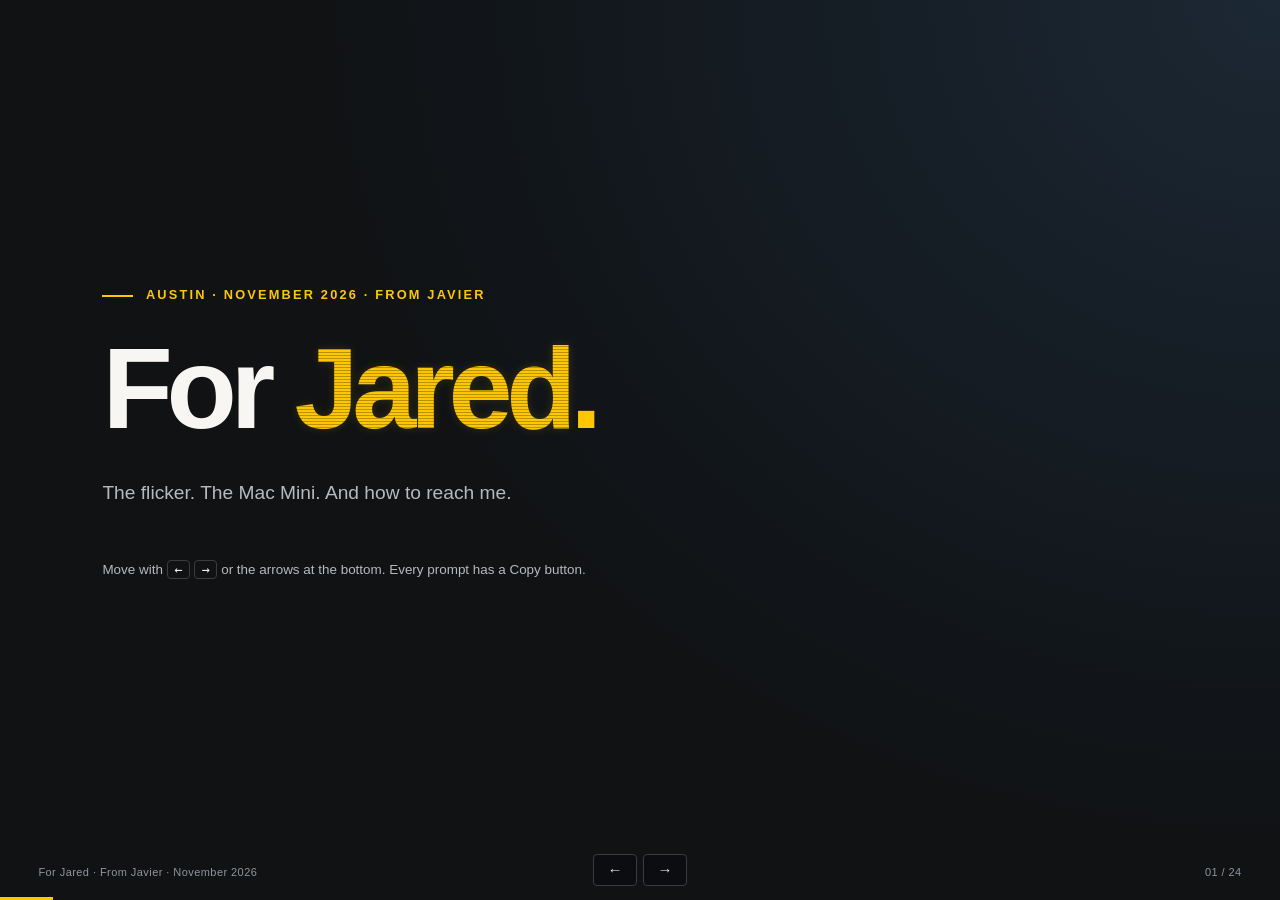
==== jared/index.html @ b1908794 "Jared deck: add the personal website and use links instead of a QR Co-Authored-By: Claude Fable 5.2 " ====
<!doctype html>
<html lang="en">
<head>
<meta charset="utf-8">
<meta name="viewport" content="width=device-width, initial-scale=1">
<title>For Jared · The flicker and the Mac Mini</title>
<style>
:root { --fondo:#101214; --papel:#f7f6f2; --suave:#b7babd; --linea:#3a3c3d; --acento:#ffc700; --cian:#63d9ef; --ease:cubic-bezier(.22,1,.36,1); --sans:'Helvetica Neue',Helvetica,Arial,sans-serif; --mono:'SF Mono',Menlo,Monaco,Consolas,monospace; }
* { box-sizing:border-box; margin:0; padding:0; }
html,body { height:100%; }
body { font-family:var(--sans); background:var(--fondo); color:var(--papel); overflow:hidden; -webkit-font-smoothing:antialiased; }
.slide { position:fixed; inset:0; display:none; flex-direction:column; justify-content:center; padding:7vh 8vw 11vh; overflow:auto; background:radial-gradient(ellipse 100% 125% at 100% 0%,#1c2834,#151d25 35%,var(--fondo) 75%); }
.slide.on { display:flex; animation:stage-in .6s var(--ease) both; }
@keyframes stage-in { from { opacity:0; transform:translateY(14px); } to { opacity:1; transform:none; } }
.inner { width:100%; max-width:1320px; }
.kicker { color:var(--acento); font-size:clamp(12px,1vw,16px); letter-spacing:.17em; font-weight:650; text-transform:uppercase; margin-bottom:3vh; }
.kicker::before { content:''; display:inline-block; width:2.4em; height:2px; background:currentColor; margin-right:1em; vertical-align:middle; }
.gigante { font-size:clamp(40px,6.6vw,110px); font-weight:600; line-height:1.03; letter-spacing:-.055em; text-wrap:balance; }
.statement { font-size:clamp(28px,3.7vw,60px); font-weight:500; line-height:1.12; letter-spacing:-.04em; text-wrap:balance; }
.gigante strong,.statement strong { color:var(--acento); font-weight:inherit; }
.sub { color:var(--suave); font-size:clamp(16px,1.5vw,24px); line-height:1.5; margin-top:3.5vh; max-width:1050px; }
.sub strong { color:var(--papel); font-weight:600; }
.step { transition:opacity .55s var(--ease),transform .65s var(--ease); transform:translateY(20px); opacity:0; visibility:hidden; }
.step.on { transform:none; opacity:1; visibility:visible; }

/* Chapter slides */
.slide.chapter { background:var(--acento); color:#111; }
.slide.chapter .kicker { color:#111; }
.slide.chapter .sub { color:#2a2a2a; }
.slide.chapter .gigante strong { color:#111; font-weight:400; }

/* Cover */
.cover .gigante { font-size:clamp(54px,9vw,150px); }
.hint { margin-top:6vh; color:var(--suave); font-size:clamp(13px,1.05vw,17px); }
.hint kbd { font-family:var(--mono); border:1px solid var(--linea); border-radius:4px; padding:.1em .5em; color:var(--papel); }

/* The CRT flicker: scanlines, colour separation and rare signal tears. */
.crt-accent { --crt-color:#ffc700; --crt-stripe:#bc9100; position:relative; display:inline-block; white-space:nowrap; padding-inline-end:.12em; margin-inline-end:-.12em; color:var(--crt-color); -webkit-text-fill-color:transparent; background:repeating-linear-gradient(0deg,var(--crt-color) 0,var(--crt-color) 2px,var(--crt-stripe) 2px,var(--crt-stripe) 3px); -webkit-background-clip:text; background-clip:text; filter:drop-shadow(0 0 5px #ffc70025); }
.crt-accent::before,.crt-accent::after { content:attr(data-text); position:absolute; inset:0; pointer-events:none; opacity:0; background:none; -webkit-text-fill-color:currentColor; }
.crt-accent::before { color:#32f9f1; text-shadow:2px 0 #32f9f180; }
.crt-accent::after { color:#ff3b9d; text-shadow:-2px 0 #ff3b9d80; }
.slide.on .crt-accent { animation:crt-signal 8.6s steps(1,end) .8s infinite,crt-scan 6.7s linear infinite; }
.slide.on .crt-accent::before { animation:crt-tear-cyan 5.9s steps(1,end) .9s infinite; }
.slide.on .crt-accent::after { animation:crt-tear-magenta 7.7s steps(1,end) 1.05s infinite; }
.slide.on .crt-accent.fast { animation-duration:2.6s,6.7s; }
.slide.on .crt-accent.fast::before { animation-duration:1.9s; }
.slide.on .crt-accent.fast::after { animation-duration:2.3s; }
@keyframes crt-scan { to { background-position:0 12px; } }
@keyframes crt-signal { 0%,5.5%,19%,100% { transform:none; filter:drop-shadow(0 0 5px #ffc70025); } 1% { transform:translateX(.012em) skewX(-2deg); filter:brightness(1.25) drop-shadow(0 0 7px #ffc70055); } 2.4% { transform:translateX(-.01em) skewX(1deg); filter:brightness(.8); } 3.5% { transform:none; filter:brightness(1.15); } 17.5% { transform:skewX(-1deg); filter:brightness(1.2); } }
@keyframes crt-tear-cyan { 0%,7%,100% { opacity:0; transform:none; clip-path:inset(0); } 1% { opacity:.85; transform:translateX(-.045em); clip-path:inset(15% 0 62% 0); } 3% { opacity:.7; transform:translateX(.035em); clip-path:inset(63% 0 17% 0); } 5% { opacity:.5; transform:translateX(-.02em); clip-path:inset(38% 0 49% 0); } }
@keyframes crt-tear-magenta { 0%,6%,100% { opacity:0; transform:none; clip-path:inset(0); } 1% { opacity:.8; transform:translateX(.045em); clip-path:inset(58% 0 18% 0); } 2.8% { opacity:.65; transform:translateX(-.03em); clip-path:inset(23% 0 62% 0); } 4.5% { opacity:.4; transform:translateX(.02em); clip-path:inset(76% 0 10% 0); } }
.chapter .crt-accent { --crt-color:#111; --crt-stripe:#5b4700; filter:none; }
.toggle { margin-top:4vh; display:inline-flex; gap:.8em; align-items:center; font:500 clamp(14px,1.15vw,18px) var(--sans); color:var(--papel); background:none; border:1px solid var(--linea); padding:.7em 1.1em; cursor:pointer; }
.toggle:hover { border-color:var(--acento); color:var(--acento); }

/* Cards and lists */
.cards { display:grid; grid-template-columns:repeat(3,1fr); gap:2.4vw; margin-top:5vh; }
.card { border-top:2px solid var(--acento); padding-top:2.2vh; }
.card b { display:block; font-size:clamp(22px,2.3vw,36px); font-weight:600; letter-spacing:-.03em; margin-bottom:1.2vh; }
.card p { color:var(--suave); font-size:clamp(15px,1.35vw,21px); line-height:1.45; }
.card .tag { font:650 clamp(11px,.9vw,14px) var(--sans); letter-spacing:.16em; color:var(--acento); margin-bottom:1vh; display:block; }
.lista { list-style:none; margin-top:4vh; border-top:1px solid var(--linea); }
.lista li { display:grid; grid-template-columns:4.2em 1fr; gap:1.4vw; align-items:baseline; padding:1.7vh 0; border-bottom:1px solid var(--linea); font-size:clamp(18px,1.95vw,31px); line-height:1.25; }
.lista .n { color:var(--acento); font-size:.62em; font-weight:650; letter-spacing:.12em; }
.lista small { display:block; color:var(--suave); font-size:.66em; margin-top:.5vh; line-height:1.4; }
.lista code,.sub code,.card code { font-family:var(--mono); font-size:.86em; background:#ffffff14; padding:.08em .4em; border-radius:4px; color:var(--papel); }
.note { margin-top:3vh; color:var(--suave); font-size:clamp(13px,1.05vw,17px); line-height:1.5; border-left:2px solid var(--linea); padding-left:1em; max-width:1000px; }

/* Prompt blocks */
.prompt-wrap { position:relative; margin-top:3.5vh; }
.prompt { font:400 clamp(12.5px,1.08vw,17.5px)/1.55 var(--mono); color:#e9e6dc; background:#0b0d0f; border:1px solid var(--linea); border-left:3px solid var(--acento); padding:2.6vh 2vw; white-space:pre-wrap; max-height:56vh; overflow:auto; user-select:text; }
.copy { position:absolute; right:14px; top:14px; font:650 12px var(--sans); letter-spacing:.12em; text-transform:uppercase; background:var(--acento); color:#111; border:0; padding:9px 13px; cursor:pointer; }
.copy.ok { background:#4fd18c; }

/* Camera demo */
.cam-window { position:relative; margin-top:3vh; height:50vh; overflow:hidden; border:1px solid var(--linea); background:#0b0d0f; }
.cam-world { position:absolute; inset:0; transform-origin:0 0; transition:transform 1.5s cubic-bezier(.22,.8,.24,1); }
.isla { position:absolute; width:30%; transform:translate(-50%,-50%); text-align:center; }
.isla .dot { width:5vw; height:5vw; max-width:86px; max-height:86px; margin:0 auto 1vh; border-radius:50%; border:2px solid var(--acento); display:grid; place-items:center; font:650 clamp(14px,1.5vw,24px) var(--sans); color:var(--acento); }
.isla h3 { font-size:clamp(13px,1.35vw,22px); font-weight:600; letter-spacing:-.02em; }
.isla p { font-size:clamp(5px,.6vw,10px); color:var(--suave); line-height:1.4; margin-top:.5vh; }
.cam-world svg { position:absolute; inset:0; width:100%; height:100%; }
.cam-caption { margin-top:2vh; min-height:3.2em; color:var(--suave); font-size:clamp(15px,1.4vw,22px); position:relative; }
.cam-caption .step { position:absolute; left:0; top:0; }
.cam-caption .step.on:not(.current) { opacity:0; visibility:hidden; }
.cam-caption b { color:var(--papel); }

/* Draggable chart */
.drag-grid { display:grid; grid-template-columns:1.55fr 1fr; gap:3vw; margin-top:3vh; align-items:center; }
#chart { width:100%; height:auto; background:#0b0d0f; border:1px solid var(--linea); touch-action:none; cursor:ew-resize; display:block; }
.readout { font-size:clamp(15px,1.35vw,21px); color:var(--suave); }
.readout .row { display:grid; grid-template-columns:1fr auto; gap:1em; padding:1.3vh 0; border-bottom:1px solid var(--linea); }
.readout b { color:var(--papel); font-variant-numeric:tabular-nums; }
.verdict { margin-top:2.5vh; font-size:clamp(34px,4.4vw,72px); font-weight:650; letter-spacing:-.05em; line-height:1; }
.verdict.win { color:#4fd18c; } .verdict.lose { color:#ff6a4d; }

/* Diagram */
.flow { display:grid; grid-template-columns:1fr auto 1fr auto 1fr; gap:1.6vw; align-items:center; margin-top:5vh; }
.node { border:1px solid var(--linea); padding:2.6vh 1.4vw; text-align:center; background:#0b0d0f; }
.node b { display:block; font-size:clamp(18px,1.9vw,30px); letter-spacing:-.03em; }
.node span { display:block; color:var(--suave); font-size:clamp(13px,1.1vw,17px); margin-top:.8vh; line-height:1.4; }
.node.hot { border-color:var(--acento); }
.arrow { color:var(--acento); font-size:clamp(22px,2.4vw,38px); }

/* Contact */
.slide.contact { color:#FDF6E3; background:radial-gradient(circle at 78% 26%,rgba(255,140,60,.5),transparent 38%),radial-gradient(circle at 20% 82%,rgba(220,60,80,.4),transparent 36%),linear-gradient(135deg,#120805 0%,#2d1410 45%,#4a1d1a 100%); }
.contact .kicker { color:#F2B872; }
.contact-grid { display:grid; grid-template-columns:1fr; }
.contact .gigante strong { color:#FFB347; }
.contact-lines { margin-top:4.5vh; font-size:clamp(18px,1.9vw,30px); line-height:1.7; }
.contact-lines a { color:#FDF6E3; text-decoration:none; border-bottom:1px solid rgba(255,179,71,.6); }
.contact-lines span { color:rgba(253,246,227,.6); font-size:.62em; letter-spacing:.14em; text-transform:uppercase; display:inline-block; width:8.5em; }
.contact-hint { margin-top:1.2vh; max-width:34em; color:rgba(253,246,227,.72); font-size:.58em; line-height:1.5; }
.contact-hint b { color:#FFB347; }
.sentinel-title { display:block; width:min(34vw,520px); height:auto; margin-top:5vh; filter:brightness(0) invert(1); }
.qr { background:#FFF4E0; padding:1.6vh; border-radius:1.4vh; text-align:center; box-shadow:0 2vh 6vh rgba(0,0,0,.45); }
.qr img { display:block; width:30vh; height:30vh; image-rendering:pixelated; }
.qr span { display:block; margin-top:1.2vh; color:#4a1d1a; font:700 clamp(11px,.95vw,15px) var(--sans); letter-spacing:.2em; text-transform:uppercase; }

/* Dense instruction slides: more lines, smaller type. */
.dense .kicker { margin-bottom:2vh; }
.dense .statement { font-size:clamp(23px,2.5vw,40px); }
.dense .lista { margin-top:2.4vh; }
.dense .lista li { font-size:clamp(16px,1.5vw,24px); padding:1vh 0; }
.dense .lista small { font-size:.72em; margin-top:.3vh; }
.dense .note,.dense .sub { margin-top:2vh; font-size:clamp(13px,1.1vw,18px); }

/* Chrome */
#barra { position:fixed; left:0; bottom:0; height:3px; background:var(--acento); width:0; transition:width .3s ease; z-index:9; }
#pag { position:fixed; right:3vw; bottom:2.4vh; font-size:11px; letter-spacing:.04em; color:#8f969c; z-index:9; font-variant-numeric:tabular-nums; }
.pie { position:fixed; left:3vw; bottom:2.4vh; font-size:11px; letter-spacing:.04em; color:#8f969c; z-index:9; }
.nav { position:fixed; left:50%; bottom:1.6vh; transform:translateX(-50%); z-index:10; display:flex; gap:6px; }
.nav button { background:#0b0d0fcc; color:#ddd; border:1px solid var(--linea); border-radius:4px; font:500 15px var(--sans); width:44px; height:32px; cursor:pointer; }
.nav button:hover { color:var(--acento); border-color:var(--acento); }
body.light-chrome #pag,body.light-chrome .pie { color:#5b4700; }

@media (max-width:820px) {
  .slide { padding:6vh 6vw 12vh; justify-content:flex-start; }
  .cards,.drag-grid,.contact-grid { grid-template-columns:1fr; }
  .flow { grid-template-columns:1fr; } .arrow { transform:rotate(90deg); justify-self:center; }
  .lista li { grid-template-columns:3.2em 1fr; }
  .prompt { max-height:none; }
}
@media (prefers-reduced-motion:reduce) {
  .crt-accent { background:none; -webkit-text-fill-color:currentColor; filter:none; animation:none!important; }
  .crt-accent::before,.crt-accent::after { animation:none!important; }
  .step,.cam-world { transition:none; }
}
</style>
</head>
<body>

<section class="slide cover"><div class="inner">
  <div class="kicker">Austin · November 2026 · From Javier</div>
  <div class="gigante">For <strong><span class="crt-accent" data-text="Jared">Jared</span>.</strong></div>
  <div class="sub">The flicker. The Mac Mini. And how to reach me.</div>
  <div class="hint">Move with <kbd>←</kbd> <kbd>→</kbd> or the arrows at the bottom. Every prompt has a Copy button.</div>
</div></section>

<section class="slide steps"><div class="inner">
  <div class="kicker">What is in here</div>
  <div class="statement">You asked me for two things.<br><strong>Here are three.</strong></div>
  <ul class="lista">
    <li class="step"><span class="n">ONE</span><div>The flicker, and two more tricks from the Austin deck.<small>Each one works live on its slide, with the prompt that builds it.</small></div></li>
    <li class="step"><span class="n">TWO</span><div>Your Mac Mini at home, taking tasks from your phone.<small>A step-by-step setup. About thirty minutes.</small></div></li>
    <li class="step"><span class="n">THREE</span><div>How to stay in touch.</div></li>
  </ul>
</div></section>

<!-- PART ONE -->
<section class="slide chapter"><div class="inner">
  <div class="kicker">Part one</div>
  <div class="gigante">The <strong>flicker.</strong></div>
  <div class="sub">And the other two things people asked about after the session.</div>
</div></section>

<section class="slide"><div class="inner">
  <div class="kicker">Trick 1 · Live on this slide</div>
  <div class="gigante">Things are gonna get <strong><span class="crt-accent" id="demo-crt" data-text="weird">weird</span>.</strong></div>
  <div class="sub">No video. No plugin. No JavaScript. <strong>About forty lines of CSS.</strong> In the room it fires every six to nine seconds, so people are never sure they saw it.</div>
  <button type="button" class="toggle" id="crt-speed">Make it glitch more often</button>
</div></section>

<section class="slide steps"><div class="inner">
  <div class="kicker">Trick 1 · How it works</div>
  <div class="statement">Three layers on <strong>one word.</strong></div>
  <div class="cards">
    <div class="card step"><span class="tag">LAYER 1</span><b>Scanlines</b><p>The word is filled with thin horizontal stripes that drift slowly down, like an old monitor.</p></div>
    <div class="card step"><span class="tag">LAYER 2</span><b>Two ghosts</b><p>Two hidden copies of the word sit on top: one cyan, one magenta. Almost always invisible.</p></div>
    <div class="card step"><span class="tag">LAYER 3</span><b>Rare glitches</b><p>For a tenth of a second, thin slices of the ghosts jump sideways. Three timers that never line up.</p></div>
  </div>
  <div class="sub step">The rule that makes it work on stage: <strong>one word per slide, a few slides per talk.</strong> Use it on every slide and it becomes noise.</div>
</div></section>

<section class="slide"><div class="inner">
  <div class="kicker">Trick 1 · The prompt</div>
  <div class="statement">Paste this into Claude, <strong>with your slide.</strong></div>
  <div class="prompt-wrap"><button type="button" class="copy">Copy</button><pre class="prompt">Add a "CRT flicker" accent to the highlighted word in my slide headline. Pure CSS, no libraries, no JavaScript.

1. Wrap the word like this: &lt;span class="crt-accent" data-text="WORD"&gt;WORD&lt;/span&gt;
2. Scanlines: fill the text with a repeating horizontal gradient (2px of the accent colour, 1px of a darker shade), clipped to the letters, drifting slowly downwards.
3. Ghosts: add two copies of the word with ::before and ::after, using content: attr(data-text). One cyan, one magenta. They are invisible almost all the time.
4. Glitches: every 6 to 9 seconds, for about a tenth of a second, show thin horizontal slices of each ghost shifted sideways by a few hundredths of an em. Use clip-path: inset() and steps() timing. At the same moment, nudge the main word with a tiny skew and a brightness change.
5. Give the three animations different durations so the glitches never repeat in sync.
6. It must stay readable from the back of a room: the word never disappears and never moves more than 0.05em.
7. If the viewer has "reduce motion" turned on, show the plain coloured word.

Show me the result as one HTML file, on a dark background, with this headline: "Things are gonna get weird."</pre></div>
</div></section>

<section class="slide steps cam"><div class="inner">
  <div class="kicker">Trick 2 · Live on this slide</div>
  <div class="statement">Move the camera, <strong>not the slide.</strong></div>
  <div class="cam-window"><div class="cam-world" id="cam-world">
    <svg viewBox="0 0 1000 400" preserveAspectRatio="none" aria-hidden="true"><path d="M180 250 C 330 60, 420 60, 500 150 S 700 330, 820 190" fill="none" stroke="#ffc70055" stroke-width="2" stroke-dasharray="6 8"/></svg>
    <div class="isla" style="left:18%;top:62%"><div class="dot">90</div><h3>Ninety days</h3><p>A proof for a Millennium problem. Four frontier models in four weeks. Excavators with an empty cab.</p></div>
    <div class="isla" style="left:50%;top:38%"><div class="dot">4</div><h3>Four demos</h3><p>One real tender. A 408-page contract. An agent with a browser. One message in four languages.</p></div>
    <div class="isla" style="left:82%;top:48%"><div class="dot">7</div><h3>Seven shifts</h3><p>From doing to enabling. From headcount to capacity. From the long plan to short cycles.</p></div>
  </div></div>
  <div class="cam-caption">
    <div class="step on current" data-cam="0.5,0.5,1">The whole talk on one canvas. <b>Press → and watch what moves.</b></div>
    <div class="step" data-cam="0.18,0.62,2.3"><b>Ninety days.</b> The small print was there all along; the camera just got closer.</div>
    <div class="step" data-cam="0.5,0.38,2.3"><b>Four demos.</b> The audience keeps a map of where they are.</div>
    <div class="step" data-cam="0.82,0.48,2.3"><b>Seven shifts.</b> Same canvas, third stop.</div>
    <div class="step" data-cam="0.5,0.5,1">And back out. <b>This is the Prezi effect, without Prezi.</b></div>
  </div>
</div></section>

<section class="slide"><div class="inner">
  <div class="kicker">Trick 2 · The prompt</div>
  <div class="statement">A guided tour over <strong>one big picture.</strong></div>
  <div class="prompt-wrap"><button type="button" class="copy">Copy</button><pre class="prompt">Build one slide that works as a guided camera tour over a single large picture, like Prezi. One HTML file, no libraries.

- The picture is one wide canvas (I will give you the content: a diagram, a map, a timeline or a photo).
- The slide shows the canvas inside a window. Each press of the right arrow moves a "camera": it pans and zooms smoothly (about 1.5 seconds, ease-out) to the next stop. The left arrow goes back one stop.
- Define the stops as a simple list I can edit: centre x, centre y, zoom level, and a one-line caption shown under the window.
- First stop: the whole canvas. Last stop: the whole canvas again.
- Small details should be too small to read in the overview and comfortable to read at their stop.
- Never zoom so far that text looks blurred; use real text or vector shapes, not a low-resolution image.
- If the viewer has "reduce motion" turned on, jump between stops without animation.

Content for the canvas: [describe it here, or attach the image].
Stops: [list the 3 to 6 things you want to visit, in order].</pre></div>
</div></section>

<section class="slide"><div class="inner">
  <div class="kicker">Trick 3 · Live on this slide · Drag the yellow dot</div>
  <div class="statement">Let the room <strong>move the number.</strong></div>
  <div class="drag-grid">
    <svg id="chart" viewBox="0 0 1000 440" role="img" aria-label="Interactive chart: drag our price to see the tender score change"></svg>
    <div class="readout">
      <div class="row"><span>Our price</span><b id="r-price"></b></div>
      <div class="row"><span>Our total score</span><b id="r-ours"></b></div>
      <div class="row"><span>Competitor score</span><b id="r-theirs"></b></div>
      <div class="verdict" id="r-verdict"></div>
      <div class="note">The real scoring rule of the Texas tender from the demos: price is worth 70 points, technical 30. The competitor's numbers are an assumption.</div>
    </div>
  </div>
</div></section>

<section class="slide"><div class="inner">
  <div class="kicker">Trick 3 · The prompt</div>
  <div class="statement">A chart people can <strong>touch.</strong></div>
  <div class="prompt-wrap"><button type="button" class="copy">Copy</button><pre class="prompt">Build one slide with an interactive chart that I can operate live with the mouse while I talk. One HTML file, no libraries, drawn in SVG.

- The chart shows one curve: [what goes on the vertical axis] as a function of [what goes on the horizontal axis].
- The formula is: [write the rule in plain words, with the numbers].
- There is one large dot on the curve that I can drag left and right with the mouse or a finger. The dot follows the curve.
- Next to the chart, show three numbers that update as I drag, and one big verdict word that changes colour when the result flips (for example WIN in green, LOSE in red).
- Draw a dashed reference line for the value I am comparing against, with a short label.
- Everything must be readable from the back of a room: large labels, few gridlines, no legend box.
- Start with the dot at a position where the verdict is positive, close to the point where it flips, so one small drag changes the answer.

Tell me which numbers you assumed, so I can check them before I present.</pre></div>
</div></section>

<section class="slide steps"><div class="inner">
  <div class="kicker">The recipe behind all three</div>
  <div class="statement">How I build a deck <strong>with Claude.</strong></div>
  <ul class="lista">
    <li class="step"><span class="n">01</span><div>One idea per slide. Never more than two sizes of text.</div></li>
    <li class="step"><span class="n">02</span><div>Nothing appears until I click. I decide the rhythm.</div></li>
    <li class="step"><span class="n">03</span><div>One signature effect per talk, used a handful of times.</div></li>
    <li class="step"><span class="n">04</span><div>Real evidence on screen: the actual headline, the actual document.</div></li>
    <li class="step"><span class="n">05</span><div>It is a web page. It opens in any browser and I can change it at 6 a.m.</div></li>
  </ul>
</div></section>

<section class="slide"><div class="inner">
  <div class="kicker">Start here</div>
  <div class="statement">The prompt for <strong>a whole deck.</strong></div>
  <div class="prompt-wrap"><button type="button" class="copy">Copy</button><pre class="prompt">Build me a presentation as a single HTML file that I will show full screen from a browser. No libraries, no internet needed.

Talk: [title, audience, length in minutes, the one thing they should remember].
Look: dark background, one accent colour ([colour]), large clean sans-serif type. One idea per slide.

How it must behave:
- Right arrow moves forward, left arrow goes back. A thin progress bar at the bottom.
- On slides with several points, each press reveals the next one. Nothing is on screen before I say it.
- Chapter slides use the accent colour as the background.
- Every slide must fit a 16:9 projector without scrolling and be readable from the back of the room.
- Adding "#12" to the address jumps to slide 12.

Three special effects, used sparingly:
1. A "CRT flicker" on one key word in about five slides.
2. One slide that is a camera tour over a large picture, Prezi style.
3. One slide with a chart I can drag live.

Work with me in this order: first propose the outline as a list of slide headlines and wait for my comments. Then build it. Then tell me what you did not verify.

My material: [paste your notes, or attach your old slides].</pre></div>
  <div class="note">Tip: ask for the outline first. Fixing a headline in a list takes ten seconds; fixing it in a finished deck takes ten minutes.</div>
</div></section>

<!-- PART TWO -->
<section class="slide chapter"><div class="inner">
  <div class="kicker">Part two</div>
  <div class="gigante">A Mac Mini that works <strong>while you are out.</strong></div>
  <div class="sub">You send the task from your phone. The Mac at home does the work. You approve from wherever you are.</div>
</div></section>

<section class="slide steps"><div class="inner">
  <div class="kicker">The idea in one picture</div>
  <div class="statement">The feature is called <strong>Remote Control.</strong></div>
  <div class="flow">
    <div class="node step"><b>Your phone</b><span>The Claude app.<br>You type the task and approve the steps.</span></div>
    <div class="arrow step">→</div>
    <div class="node step"><b>Claude</b><span>Relays the conversation.<br>Same account on both sides.</span></div>
    <div class="arrow step">→</div>
    <div class="node hot step"><b>Mac Mini at home</b><span>Does the work, with your files<br>and your apps.</span></div>
  </div>
  <div class="sub step">The Mac only makes outgoing connections. <strong>You do not open any port on your home router</strong>, and nobody can reach the Mac from outside.</div>
</div></section>

<section class="slide steps dense"><div class="inner">
  <div class="kicker">Before you start</div>
  <div class="statement">What you <strong>need.</strong></div>
  <ul class="lista">
    <li class="step"><span class="n">PLAN</span><div>A paid Claude plan: Pro, Max, Team or Enterprise.<small>On Team and Enterprise, an administrator has to switch Remote Control on first.</small></div></li>
    <li class="step"><span class="n">MAC</span><div>The Claude desktop app on the Mac Mini.</div></li>
    <li class="step"><span class="n">PHONE</span><div>The Claude app on your iPhone or Android phone.</div></li>
    <li class="step"><span class="n">ACCOUNT</span><div>The same Claude account on both.</div></li>
  </ul>
</div></section>

<section class="slide steps dense"><div class="inner">
  <div class="kicker">Step 1 of 4 · On the Mac Mini</div>
  <div class="statement">Make sure it <strong>never sleeps.</strong></div>
  <ul class="lista">
    <li class="step"><span class="n">1.1</span><div>Open System Settings and go to Energy.<small>Turn on the option that stops the Mac sleeping when the display is off. The wording varies by macOS version.</small></div></li>
    <li class="step"><span class="n">1.2</span><div>In the same place, turn on "Start up automatically after a power failure".<small>After a power cut, the Mac comes back on its own.</small></div></li>
    <li class="step"><span class="n">1.3</span><div>Create one folder for Claude's work, for example <code>Documents/Claude</code>.<small>Claude works inside this folder, not in your whole home folder.</small></div></li>
  </ul>
</div></section>

<section class="slide steps dense"><div class="inner">
  <div class="kicker">Step 2 of 4 · On the Mac Mini</div>
  <div class="statement">Install Claude and <strong>sign in.</strong></div>
  <ul class="lista">
    <li class="step"><span class="n">2.1</span><div>Download the Claude desktop app for Mac from <code>claude.ai/download</code> and install it.</div></li>
    <li class="step"><span class="n">2.2</span><div>Open it and sign in with your Claude account.</div></li>
    <li class="step"><span class="n">2.3</span><div>Go to Settings, then Desktop app, and turn on "Keep computer awake".<small>Claude's own switch, on top of step 1.</small></div></li>
    <li class="step"><span class="n">2.4</span><div>Add Claude to the apps that open at login.<small>System Settings, General, Login Items.</small></div></li>
  </ul>
</div></section>

<section class="slide steps dense"><div class="inner">
  <div class="kicker">Step 3 of 4 · On the Mac Mini</div>
  <div class="statement">Start a session and <strong>switch Remote Control on.</strong></div>
  <ul class="lista">
    <li class="step"><span class="n">3.1</span><div>In the Claude app, open the Code tab.</div></li>
    <li class="step"><span class="n">3.2</span><div>Start a new session and choose the folder you created in step 1.<small>If it asks whether you trust the folder, say yes.</small></div></li>
    <li class="step"><span class="n">3.3</span><div>Open the session details panel. In the Environment card, turn on "Remote Control".<small>Or simply type <code>/remote-control</code> in the session and press Enter.</small></div></li>
  </ul>
  <div class="note step">Leave this session open. It is the one your phone will talk to.</div>
</div></section>

<section class="slide steps dense"><div class="inner">
  <div class="kicker">Step 4 of 4 · On your phone</div>
  <div class="statement">Find the Mac from <strong>your pocket.</strong></div>
  <ul class="lista">
    <li class="step"><span class="n">4.1</span><div>Install the Claude app and sign in with the same account.</div></li>
    <li class="step"><span class="n">4.2</span><div>Tap Code.</div></li>
    <li class="step"><span class="n">4.3</span><div>Pick the session with a computer icon and a green dot.<small>That is your Mac Mini. Type a task and send it.</small></div></li>
  </ul>
  <div class="sub step">Test it properly: <strong>walk out of the house, switch off wifi on the phone, and send a task.</strong> If it answers, it works.</div>
</div></section>

<section class="slide steps"><div class="inner">
  <div class="kicker">Staying in control</div>
  <div class="statement">How much do you let it do <strong>on its own?</strong></div>
  <div class="cards">
    <div class="card step"><span class="tag">START HERE</span><b>Manual</b><p>Claude asks before each action. The question arrives on your phone and you tap to approve.</p></div>
    <div class="card step"><span class="tag">WHEN YOU TRUST IT</span><b>Accept edits</b><p>It changes files in the folder without asking. It still asks before running anything else.</p></div>
    <div class="card step"><span class="tag">FOR LONG TASKS</span><b>Plan, then Auto</b><p>Plan: it proposes the steps and waits for your yes. Auto: it runs with fewer questions.</p></div>
  </div>
  <div class="note step">A question you do not answer expires after about five minutes, and the task waits. If you want an extra lock, turn on "Require trusted devices" in the settings: the phone then asks for Face ID or fingerprint from time to time.</div>
</div></section>

<section class="slide steps dense"><div class="inner">
  <div class="kicker">When it does not answer</div>
  <div class="statement">Three causes cover <strong>almost every case.</strong></div>
  <ul class="lista">
    <li class="step"><span class="n">ASLEEP</span><div>The Mac went to sleep.<small>Check step 1 and the "Keep computer awake" switch.</small></div></li>
    <li class="step"><span class="n">CLOSED</span><div>The Claude app, or that session, is closed.<small>Sessions only run while the app is open. Reopen it and switch Remote Control on again.</small></div></li>
    <li class="step"><span class="n">OFFLINE</span><div>The home internet dropped.<small>It reconnects on its own when the connection returns.</small></div></li>
  </ul>
  <div class="note step">When you travel, leave a way to restart it: someone at home, or a smart plug.</div>
</div></section>

<section class="slide steps dense"><div class="inner">
  <div class="kicker">Your first week</div>
  <div class="statement">Three tasks to send <strong>from your phone.</strong></div>
  <ul class="lista">
    <li class="step"><span class="n">MON</span><div>"Read the three PDFs in the folder and give me the five points I should challenge in class."</div></li>
    <li class="step"><span class="n">WED</span><div>"Turn my notes in notes.txt into a ten-slide deck in one HTML file. Use the flicker on one word."</div></li>
    <li class="step"><span class="n">FRI</span><div>"Compare this year's syllabus with last year's and list what changed."</div></li>
  </ul>
  <div class="sub step">Put the files in the Claude folder first. <strong>Start with tasks where a mistake costs nothing</strong>, and read what it did before you rely on it.</div>
</div></section>

<section class="slide steps"><div class="inner">
  <div class="kicker">One step further</div>
  <div class="statement">Tasks that <strong>start by themselves.</strong></div>
  <div class="cards" style="grid-template-columns:1fr 1fr">
    <div class="card step"><span class="tag">ON THE MAC MINI</span><b>Scheduled tasks</b><p>In the Code tab, open Scheduled and create a new task. Choose "Only on this computer". It runs while the app is open and the Mac is awake.</p></div>
    <div class="card step"><span class="tag">WITHOUT THE MAC</span><b>Cloud tasks</b><p>Created at <code>claude.ai/code/routines</code>. They run on Anthropic's computers, even with the Mac off. They work on code stored in GitHub, so they are less useful for your own files.</p></div>
  </div>
  <div class="note step">Example for the Mac: every Monday at 7:00, "read the new files in the folder and write me a one-page summary".</div>
</div></section>

<!-- PART THREE -->
<section class="slide contact"><div class="inner">
  <div class="contact-grid">
    <div>
      <div class="kicker">Part three · Stay in touch</div>
      <div class="gigante">Write to me. <strong>I answer.</strong></div>
      <div class="contact-lines">
        <div><span>Name</span>Javier Fuentes Ibáñez · N Company</div>
        <div><span>Email</span><a href="mailto:javier@ncompany.es">javier@ncompany.es</a></div>
        <div><span>Website</span><a href="https://javierfuentes.me" target="_blank" rel="noopener noreferrer">javierfuentes.me</a></div>
        <div><span>Start here</span><a href="https://theindependentsentinel.substack.com/p/the-independent-sentinel-62" target="_blank" rel="noopener noreferrer">My essay &ldquo;Nobody knows&rdquo; ↗</a></div>
        <div class="contact-hint">It opens in English on an English-language browser. If you see Spanish, press <b>Translate</b> at the top of the page.</div>
      </div>
      <img class="sentinel-title" src="[data-uri]" alt="The Independent Sentinel">
    </div>
  </div>
</div></section>

<div id="barra"></div>
<div id="pag"></div>
<div class="pie">For Jared · From Javier · November 2026</div>
<div class="nav"><button type="button" data-dir="-1" aria-label="Previous">←</button><button type="button" data-dir="1" aria-label="Next">→</button></div>

<script>
(() => {
  'use strict';
  const slides = [...document.querySelectorAll('.slide')];
  let index = 0;
  const bar = document.getElementById('barra'), pag = document.getElementById('pag');

  function camera(slide) {
    if (!slide.classList.contains('cam')) return;
    const steps = [...slide.querySelectorAll('.cam-caption .step')];
    const current = steps.filter(s => s.classList.contains('on')).pop() || steps[0];
    steps.forEach(s => s.classList.toggle('current', s === current));
    const [cx, cy, z] = current.dataset.cam.split(',').map(Number);
    slide.querySelector('.cam-world').style.transform = `translate(${(0.5 - cx * z) * 100}%,${(0.5 - cy * z) * 100}%) scale(${z})`;
  }
  function go(n, fromEnd) {
    index = Math.max(0, Math.min(slides.length - 1, n));
    slides.forEach((s, i) => s.classList.toggle('on', i === index));
    const s = slides[index];
    s.querySelectorAll('.step').forEach((st, i) => st.classList.toggle('on', !!fromEnd || (s.classList.contains('cam') && i === 0)));
    camera(s);
    bar.style.width = `${(index + 1) / slides.length * 100}%`;
    pag.textContent = `${String(index + 1).padStart(2, '0')} / ${slides.length}`;
    document.body.classList.toggle('light-chrome', s.classList.contains('chapter'));
    history.replaceState(null, '', '#' + (index + 1));
  }
  function advance(dir) {
    const s = slides[index];
    const steps = [...s.querySelectorAll('.step')];
    if (dir > 0) {
      const next = steps.find(st => !st.classList.contains('on'));
      if (next) { next.classList.add('on'); camera(s); return; }
      if (index < slides.length - 1) go(index + 1);
    } else {
      const shown = steps.filter(st => st.classList.contains('on'));
      const min = s.classList.contains('cam') ? 1 : 0;
      if (shown.length > min) { shown.pop().classList.remove('on'); camera(s); return; }
      if (index > 0) go(index - 1, true);
    }
  }
  document.addEventListener('keydown', e => {
    if (e.target.closest('pre')) return;
    if (['ArrowRight', 'PageDown', ' ', 'Enter'].includes(e.key)) { e.preventDefault(); advance(1); }
    if (['ArrowLeft', 'PageUp', 'Backspace'].includes(e.key)) { e.preventDefault(); advance(-1); }
    if (e.key === 'Home') go(0);
    if (e.key === 'End') go(slides.length - 1);
  });
  document.querySelectorAll('.nav button').forEach(b => b.addEventListener('click', () => advance(Number(b.dataset.dir))));
  window.addEventListener('hashchange', () => { const n = Number(location.hash.slice(1)); if (n && n - 1 !== index) go(n - 1); });

  // Copy buttons
  document.querySelectorAll('.copy').forEach(btn => btn.addEventListener('click', async () => {
    const text = btn.parentElement.querySelector('.prompt').textContent;
    try { await navigator.clipboard.writeText(text); }
    catch { const r = document.createRange(); r.selectNodeContents(btn.parentElement.querySelector('.prompt')); const sel = getSelection(); sel.removeAllRanges(); sel.addRange(r); document.execCommand('copy'); sel.removeAllRanges(); }
    btn.textContent = 'Copied'; btn.classList.add('ok');
    setTimeout(() => { btn.textContent = 'Copy'; btn.classList.remove('ok'); }, 1600);
  }));

  // Flicker speed toggle
  const speed = document.getElementById('crt-speed'), demo = document.getElementById('demo-crt');
  speed.addEventListener('click', () => { const fast = demo.classList.toggle('fast'); speed.textContent = fast ? 'Back to stage speed' : 'Make it glitch more often'; });

  // Draggable tender chart: price score = lowest price / our price x 70; technical = points x 0.30.
  const svg = document.getElementById('chart'), NS = 'http://www.w3.org/2000/svg';
  const P0 = 1200, P1 = 2000, L = 90, R = 960, T = 40, B = 370, S0 = 60, S1 = 100;
  const COMP = 1500, COMP_TECH = 80, OUR_TECH = 85;
  const x = p => L + (p - P0) / (P1 - P0) * (R - L), y = s => B - (s - S0) / (S1 - S0) * (B - T);
  const ours = p => Math.min(p, COMP) / p * 70 + OUR_TECH * .3;
  const theirs = p => Math.min(p, COMP) / COMP * 70 + COMP_TECH * .3;
  const el = (tag, attrs, text) => { const n = document.createElementNS(NS, tag); for (const k in attrs) n.setAttribute(k, attrs[k]); if (text) n.textContent = text; svg.append(n); return n; };
  [60, 70, 80, 90, 100].forEach(s => { el('line', { x1: L, x2: R, y1: y(s), y2: y(s), stroke: '#2a2d30' }); el('text', { x: L - 14, y: y(s) + 6, fill: '#8f969c', 'font-size': 18, 'text-anchor': 'end' }, s); });
  [1200, 1400, 1600, 1800, 2000].forEach(p => el('text', { x: x(p), y: B + 34, fill: '#8f969c', 'font-size': 18, 'text-anchor': 'middle' }, '$' + (p / 1000).toFixed(1) + 'bn'));
  el('text', { x: L, y: 24, fill: '#b7babd', 'font-size': 18 }, 'Total score (out of 100)');
  el('text', { x: R, y: B + 62, fill: '#b7babd', 'font-size': 18, 'text-anchor': 'end' }, 'Our price');
  const their = el('path', { fill: 'none', stroke: '#63d9ef', 'stroke-width': 2.5, 'stroke-dasharray': '8 8' });
  const curve = el('path', { fill: 'none', stroke: '#ffc700', 'stroke-width': 4 });
  let d1 = '', d2 = '';
  for (let p = P0; p <= P1; p += 10) { d1 += (d1 ? 'L' : 'M') + x(p) + ' ' + y(ours(p)); d2 += (d2 ? 'L' : 'M') + x(p) + ' ' + y(theirs(p)); }
  curve.setAttribute('d', d1); their.setAttribute('d', d2);
  el('text', { x: x(1230), y: y(theirs(1230)) + 28, fill: '#63d9ef', 'font-size': 18 }, 'Competitor at $1.50bn');
  const guide = el('line', { stroke: '#ffc70066', 'stroke-dasharray': '4 6', y2: B });
  const dot = el('circle', { r: 16, fill: '#ffc700', stroke: '#111', 'stroke-width': 3 });
  let price = 1515;
  function paint() {
    const o = ours(price), t = theirs(price);
    dot.setAttribute('cx', x(price)); dot.setAttribute('cy', y(o));
    guide.setAttribute('x1', x(price)); guide.setAttribute('x2', x(price)); guide.setAttribute('y1', y(o));
    document.getElementById('r-price').textContent = '$' + (price / 1000).toFixed(2) + 'bn';
    document.getElementById('r-ours').textContent = o.toFixed(1);
    document.getElementById('r-theirs').textContent = t.toFixed(1);
    const v = document.getElementById('r-verdict'); const win = o >= t;
    v.textContent = win ? 'WE WIN' : 'WE LOSE'; v.className = 'verdict ' + (win ? 'win' : 'lose');
  }
  function drag(e) {
    const r = svg.getBoundingClientRect();
    const px = (e.clientX - r.left) / r.width * 1000;
    price = Math.round(Math.max(P0, Math.min(P1, P0 + (px - L) / (R - L) * (P1 - P0))) / 5) * 5; paint();
  }
  svg.addEventListener('pointerdown', e => { svg.setPointerCapture(e.pointerId); drag(e); });
  svg.addEventListener('pointermove', e => { if (e.buttons || e.pointerType === 'touch') drag(e); });
  paint();

  go(Math.max(0, (Number(location.hash.slice(1)) || 1) - 1));
})();
</script>
</body>
</html>
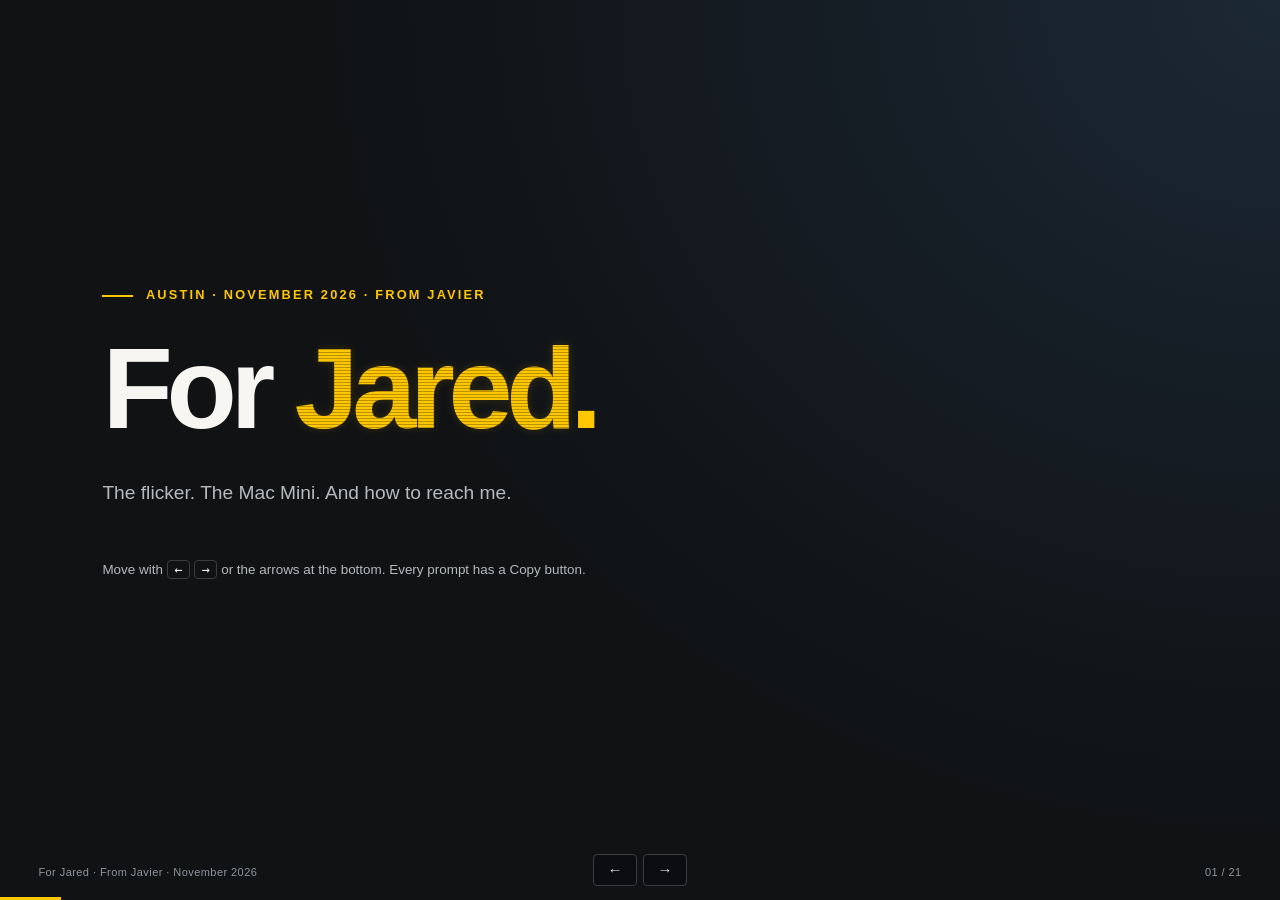
==== commit 29c12bea: "Jared deck: walk through the Mac Mini setup as a camera tour over a Las Vegas office Co-Authored-By:" ====
--- a/jared/index.html
+++ b/jared/index.html
@@ -112,6 +112,9 @@
 .contact-lines span { color:rgba(253,246,227,.6); font-size:.62em; letter-spacing:.14em; text-transform:uppercase; display:inline-block; width:8.5em; }
 .contact-hint { margin-top:1.2vh; max-width:34em; color:rgba(253,246,227,.72); font-size:.58em; line-height:1.5; }
 .contact-hint b { color:#FFB347; }
+.contact-from { margin-top:.6vh; padding-left:7.12em; color:rgba(253,246,227,.86); font-size:.74em; line-height:1.6; }
+.sentinel-inline { height:2.1em; width:auto; vertical-align:-.62em; margin-left:.25em; filter:brightness(0) invert(1); }
+.contact-hint { padding-left:9.09em; }
 .sentinel-title { display:block; width:min(34vw,520px); height:auto; margin-top:5vh; filter:brightness(0) invert(1); }
 .qr { background:#FFF4E0; padding:1.6vh; border-radius:1.4vh; text-align:center; box-shadow:0 2vh 6vh rgba(0,0,0,.45); }
 .qr img { display:block; width:30vh; height:30vh; image-rendering:pixelated; }
@@ -124,6 +127,37 @@
 .dense .lista li { font-size:clamp(16px,1.5vw,24px); padding:1vh 0; }
 .dense .lista small { font-size:.72em; margin-top:.3vh; }
 .dense .note,.dense .sub { margin-top:2vh; font-size:clamp(13px,1.1vw,18px); }
+
+/* Guided tour over one photograph: the camera moves, the slide does not. */
+.slide.tour { padding:0; background:#050606; overflow:hidden; display:none; }
+.slide.tour.on { display:block; }
+.tour-world { position:absolute; inset:0; transform-origin:0 0; transition:transform 1.7s cubic-bezier(.22,.8,.24,1); will-change:transform; }
+.tour-world > img { position:absolute; inset:0; width:100%; height:100%; object-fit:cover; }
+.tour-cards { position:absolute; left:4vw; bottom:8.5vh; width:min(41vw,660px); z-index:3; }
+.tour-card { position:absolute; left:0; bottom:0; width:100%; background:#0b0d0fe8; border-left:3px solid var(--acento); padding:3vh 2.2vw 3.2vh; box-shadow:0 2vh 6vh #000a; }
+.tour-card.step.on:not(.current) { opacity:0; visibility:hidden; transform:translateY(20px); }
+.tour-card .kicker { margin-bottom:1.6vh; font-size:clamp(11px,.9vw,14px); }
+.tour-card h2 { font-size:clamp(24px,2.7vw,44px); font-weight:600; line-height:1.08; letter-spacing:-.04em; }
+.tour-card h2 strong { color:var(--acento); font-weight:inherit; }
+.tour-card p { color:var(--suave); font-size:clamp(15px,1.35vw,22px); line-height:1.45; margin-top:1.8vh; }
+.tour-card ol { margin:2vh 0 0 1.3em; color:#e3e1d9; font-size:clamp(14px,1.25vw,20px); line-height:1.4; }
+.tour-card ol li { padding:.45vh 0 .45vh .3em; }
+.tour-card ol li::marker { color:var(--acento); font-weight:650; }
+.tour-card code { font-family:var(--mono); font-size:.88em; background:#ffffff14; padding:.08em .4em; border-radius:4px; }
+/* Live labels painted onto the monitor and the phone in the photo. */
+.mock-screen { position:absolute; left:35.6%; top:38.2%; width:21.2%; height:20.8%; display:grid; place-items:center; text-align:center; pointer-events:none; }
+.mock-screen .m { grid-area:1/1; opacity:0; transition:opacity .8s ease .5s; display:grid; gap:.5vw; justify-items:center; }
+.mock-screen b { font-size:1.25vw; font-weight:600; letter-spacing:-.03em; color:#fff; }
+.mock-screen i { font-style:normal; font-size:.55vw; letter-spacing:.14em; text-transform:uppercase; color:#ffd95a; }
+.mock-screen u { text-decoration:none; font-size:.62vw; color:#e9e6dc; border:1px solid #ffffff40; border-radius:1vw; padding:.25vw .7vw; }
+.mock-screen em { width:3vw; height:1.5vw; border-radius:1vw; background:#4fd18c; position:relative; box-shadow:0 0 1.4vw #4fd18c88; }
+.mock-screen em s { position:absolute; right:.15vw; top:.15vw; width:1.2vw; height:1.2vw; border-radius:50%; background:#fff; }
+.tour[data-mock="app"] .m-app,.tour[data-mock="rc"] .m-rc { opacity:1; }
+.mock-phone { position:absolute; left:83.75%; top:56.4%; width:3.3%; height:8.6%; display:grid; place-content:center; justify-items:center; gap:.2vw; opacity:0; transition:opacity .8s ease .5s; pointer-events:none; }
+.mock-phone i { width:.55vw; height:.55vw; border-radius:50%; background:#4fd18c; box-shadow:0 0 .8vw #4fd18c; }
+.mock-phone b { font-size:.36vw; font-weight:600; color:#fff; letter-spacing:.02em; }
+.tour[data-mock="rc"] .mock-phone { opacity:1; }
+@media (max-width:820px) { .tour-cards { left:4vw; right:4vw; width:auto; bottom:9vh; } }
 
 /* Chrome */
 #barra { position:fixed; left:0; bottom:0; height:3px; background:var(--acento); width:0; transition:width .3s ease; z-index:9; }
@@ -144,7 +178,7 @@
 @media (prefers-reduced-motion:reduce) {
   .crt-accent { background:none; -webkit-text-fill-color:currentColor; filter:none; animation:none!important; }
   .crt-accent::before,.crt-accent::after { animation:none!important; }
-  .step,.cam-world { transition:none; }
+  .step,.cam-world,.tour-world { transition:none; }
 }
 </style>
 </head>
@@ -343,48 +377,22 @@
   </ul>
 </div></section>
 
-<section class="slide steps dense"><div class="inner">
-  <div class="kicker">Step 1 of 4 · On the Mac Mini</div>
-  <div class="statement">Make sure it <strong>never sleeps.</strong></div>
-  <ul class="lista">
-    <li class="step"><span class="n">1.1</span><div>Open System Settings and go to Energy.<small>Turn on the option that stops the Mac sleeping when the display is off. The wording varies by macOS version.</small></div></li>
-    <li class="step"><span class="n">1.2</span><div>In the same place, turn on "Start up automatically after a power failure".<small>After a power cut, the Mac comes back on its own.</small></div></li>
-    <li class="step"><span class="n">1.3</span><div>Create one folder for Claude's work, for example <code>Documents/Claude</code>.<small>Claude works inside this folder, not in your whole home folder.</small></div></li>
-  </ul>
-</div></section>
-
-<section class="slide steps dense"><div class="inner">
-  <div class="kicker">Step 2 of 4 · On the Mac Mini</div>
-  <div class="statement">Install Claude and <strong>sign in.</strong></div>
-  <ul class="lista">
-    <li class="step"><span class="n">2.1</span><div>Download the Claude desktop app for Mac from <code>claude.ai/download</code> and install it.</div></li>
-    <li class="step"><span class="n">2.2</span><div>Open it and sign in with your Claude account.</div></li>
-    <li class="step"><span class="n">2.3</span><div>Go to Settings, then Desktop app, and turn on "Keep computer awake".<small>Claude's own switch, on top of step 1.</small></div></li>
-    <li class="step"><span class="n">2.4</span><div>Add Claude to the apps that open at login.<small>System Settings, General, Login Items.</small></div></li>
-  </ul>
-</div></section>
-
-<section class="slide steps dense"><div class="inner">
-  <div class="kicker">Step 3 of 4 · On the Mac Mini</div>
-  <div class="statement">Start a session and <strong>switch Remote Control on.</strong></div>
-  <ul class="lista">
-    <li class="step"><span class="n">3.1</span><div>In the Claude app, open the Code tab.</div></li>
-    <li class="step"><span class="n">3.2</span><div>Start a new session and choose the folder you created in step 1.<small>If it asks whether you trust the folder, say yes.</small></div></li>
-    <li class="step"><span class="n">3.3</span><div>Open the session details panel. In the Environment card, turn on "Remote Control".<small>Or simply type <code>/remote-control</code> in the session and press Enter.</small></div></li>
-  </ul>
-  <div class="note step">Leave this session open. It is the one your phone will talk to.</div>
-</div></section>
-
-<section class="slide steps dense"><div class="inner">
-  <div class="kicker">Step 4 of 4 · On your phone</div>
-  <div class="statement">Find the Mac from <strong>your pocket.</strong></div>
-  <ul class="lista">
-    <li class="step"><span class="n">4.1</span><div>Install the Claude app and sign in with the same account.</div></li>
-    <li class="step"><span class="n">4.2</span><div>Tap Code.</div></li>
-    <li class="step"><span class="n">4.3</span><div>Pick the session with a computer icon and a green dot.<small>That is your Mac Mini. Type a task and send it.</small></div></li>
-  </ul>
-  <div class="sub step">Test it properly: <strong>walk out of the house, switch off wifi on the phone, and send a task.</strong> If it answers, it works.</div>
-</div></section>
+<section class="slide steps tour" aria-label="The setup, as a walk through a home office in Las Vegas">
+  <div class="tour-world">
+    <img src="[data-uri]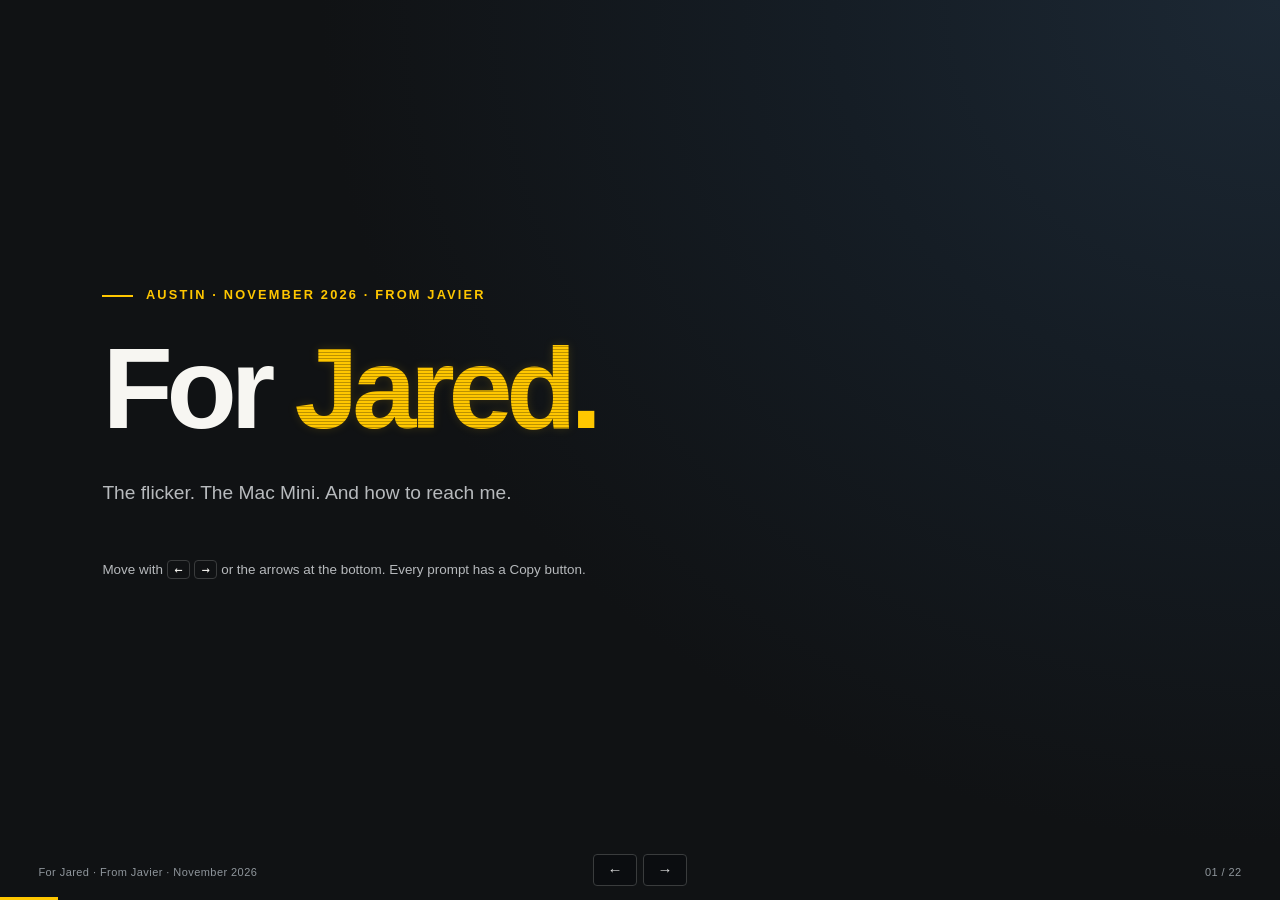
==== commit 4eccaf29: "Jared deck: say when the Mac Mini is not needed and match the app's wording Co-Authored-By: Claude F" ====
--- a/jared/index.html
+++ b/jared/index.html
@@ -107,14 +107,13 @@
 .contact .kicker { color:#F2B872; }
 .contact-grid { display:grid; grid-template-columns:1fr; }
 .contact .gigante strong { color:#FFB347; }
-.contact-lines { margin-top:4.5vh; font-size:clamp(18px,1.9vw,30px); line-height:1.7; }
+.contact-lines { margin-top:4.5vh; font-size:clamp(18px,1.9vw,30px); line-height:1.5; display:grid; grid-template-columns:max-content 1fr; column-gap:1.6em; row-gap:.55em; align-items:baseline; }
 .contact-lines a { color:#FDF6E3; text-decoration:none; border-bottom:1px solid rgba(255,179,71,.6); }
-.contact-lines span { color:rgba(253,246,227,.6); font-size:.62em; letter-spacing:.14em; text-transform:uppercase; display:inline-block; width:8.5em; }
+.contact-lines > span { color:rgba(253,246,227,.6); font-size:.62em; letter-spacing:.14em; text-transform:uppercase; }
 .contact-hint { margin-top:1.2vh; max-width:34em; color:rgba(253,246,227,.72); font-size:.58em; line-height:1.5; }
 .contact-hint b { color:#FFB347; }
-.contact-from { margin-top:.6vh; padding-left:7.12em; color:rgba(253,246,227,.86); font-size:.74em; line-height:1.6; }
+.contact-from { margin-top:1.2vh; color:rgba(253,246,227,.86); font-size:.74em; line-height:1.6; }
 .sentinel-inline { height:2.1em; width:auto; vertical-align:-.62em; margin-left:.25em; filter:brightness(0) invert(1); }
-.contact-hint { padding-left:9.09em; }
 .sentinel-title { display:block; width:min(34vw,520px); height:auto; margin-top:5vh; filter:brightness(0) invert(1); }
 .qr { background:#FFF4E0; padding:1.6vh; border-radius:1.4vh; text-align:center; box-shadow:0 2vh 6vh rgba(0,0,0,.45); }
 .qr img { display:block; width:30vh; height:30vh; image-rendering:pixelated; }
@@ -354,6 +353,16 @@
 </div></section>
 
 <section class="slide steps"><div class="inner">
+  <div class="kicker">First question</div>
+  <div class="statement">Do you need the Mac Mini <strong>for this?</strong></div>
+  <div class="cards" style="grid-template-columns:1fr 1fr">
+    <div class="card step"><span class="tag">NO MAC NEEDED</span><b>Talking to Claude</b><p>Asking, writing, analysing a document you upload. Claude runs on Anthropic's computers and your conversations follow your account. Open the Claude app on your phone and carry on. Nothing to set up.</p></div>
+    <div class="card step"><span class="tag">THIS IS WHAT THE MAC MINI IS FOR</span><b>Working on your own machine</b><p>Claude reads and changes the files on the Mac at home, runs things there, and keeps going on long jobs after you put the phone away. For this you need a Code session on the Mac, with Remote Control on.</p></div>
+  </div>
+  <div class="sub step">The rest of this part is about the second case. <strong>If the first one is all you want, you are already done.</strong></div>
+</div></section>
+
+<section class="slide steps"><div class="inner">
   <div class="kicker">The idea in one picture</div>
   <div class="statement">The feature is called <strong>Remote Control.</strong></div>
   <div class="flow">
@@ -380,15 +389,15 @@
 <section class="slide steps tour" aria-label="The setup, as a walk through a home office in Las Vegas">
   <div class="tour-world">
     <img src="[data-uri]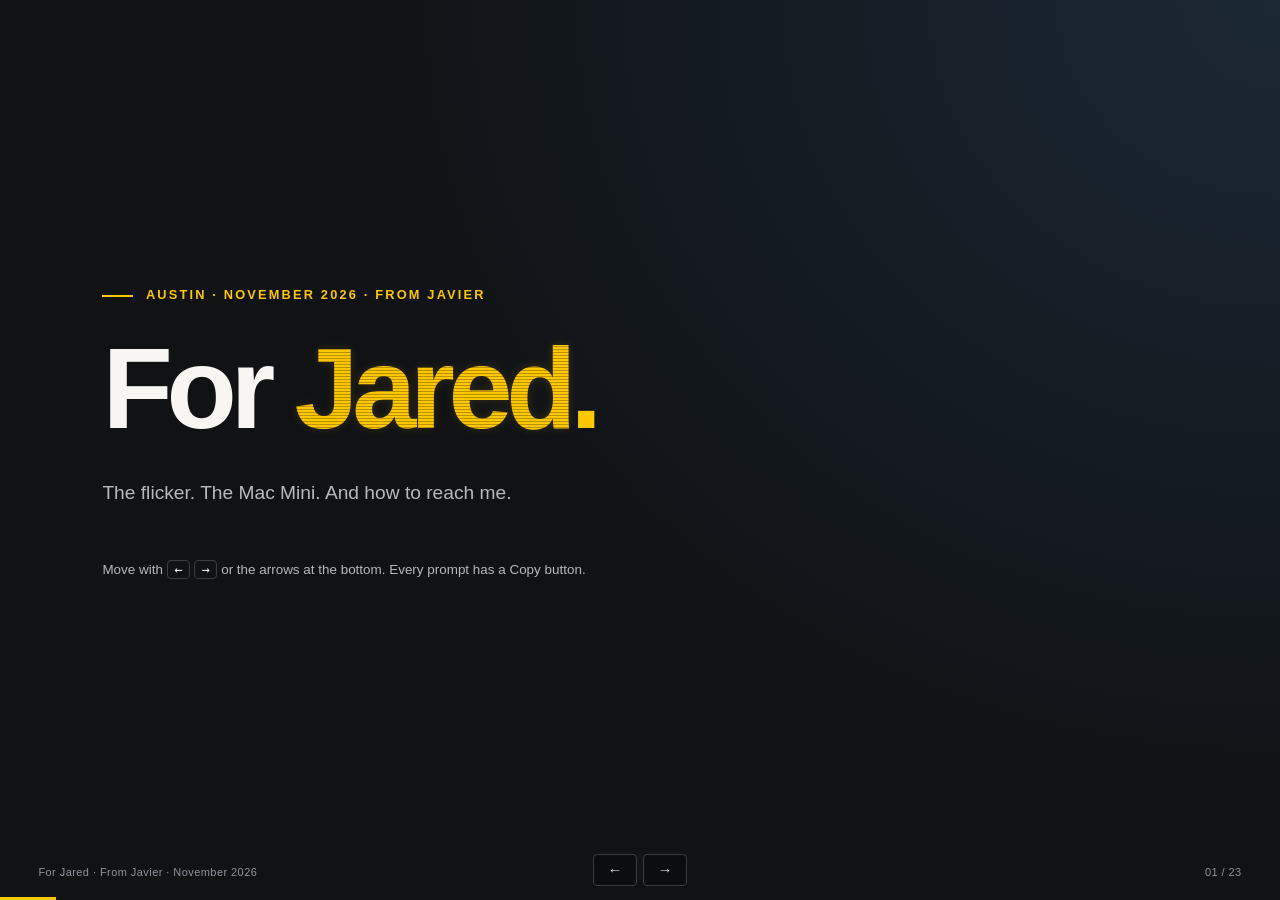
==== commit b2ab02c2: "Jared deck: add the Cowork Dispatch route Co-Authored-By: Claude Fable 5.2 <noreply@anthropic.com>" ====
--- a/jared/index.html
+++ b/jared/index.html
@@ -357,7 +357,7 @@
   <div class="statement">Do you need the Mac Mini <strong>for this?</strong></div>
   <div class="cards" style="grid-template-columns:1fr 1fr">
     <div class="card step"><span class="tag">NO MAC NEEDED</span><b>Talking to Claude</b><p>Asking, writing, analysing a document you upload. Claude runs on Anthropic's computers and your conversations follow your account. Open the Claude app on your phone and carry on. Nothing to set up.</p></div>
-    <div class="card step"><span class="tag">THIS IS WHAT THE MAC MINI IS FOR</span><b>Working on your own machine</b><p>Claude reads and changes the files on the Mac at home, runs things there, and keeps going on long jobs after you put the phone away. For this you need a Code session on the Mac, with Remote Control on.</p></div>
+    <div class="card step"><span class="tag">THIS IS WHAT THE MAC MINI IS FOR</span><b>Working on your own machine</b><p>Claude reads and changes the files on the Mac at home, runs things there, and keeps going on long jobs after you put the phone away. For this the Mac must be on and awake, and you need one of two doors: Remote Control or Dispatch.</p></div>
   </div>
   <div class="sub step">The rest of this part is about the second case. <strong>If the first one is all you want, you are already done.</strong></div>
 </div></section>
@@ -402,6 +402,18 @@
     <div class="tour-card step" data-focus="0.745,0.385,1.9" data-mock="rc"><div class="kicker">The test</div><h2>Walk out. Switch off wifi. <strong>Send a task.</strong></h2><p>If it answers, it works. From the Strip, or from anywhere else.</p></div>
   </div>
 </section>
+
+<section class="slide steps dense"><div class="inner">
+  <div class="kicker">The other door · If you prefer Cowork</div>
+  <div class="statement">Look for <strong>Dispatch.</strong></div>
+  <div class="sub">Cowork is Claude for everyday work with your files, without thinking about code. Dispatch is its way of taking tasks from your phone.</div>
+  <ul class="lista">
+    <li class="step"><span class="n">CHECK</span><div>Open Cowork on the Mac and look for Dispatch in the left side panel.<small>It is in limited beta and not open to every account. If it is not there, use Remote Control, as in the tour.</small></div></li>
+    <li class="step"><span class="n">SET UP</span><div>Click Dispatch, then Get started. Allow file access and keeping the computer awake. Finish setup.</div></li>
+    <li class="step"><span class="n">USE</span><div>Assign tasks from the Claude app on your phone. It notifies you when a task ends or needs your approval.<small>An approval you do not answer within ten minutes is denied. It is one continuous conversation, not separate sessions.</small></div></li>
+  </ul>
+  <div class="note step">Same condition as before: the Mac awake and the Claude app open.</div>
+</div></section>
 
 <section class="slide steps"><div class="inner">
   <div class="kicker">Staying in control</div>
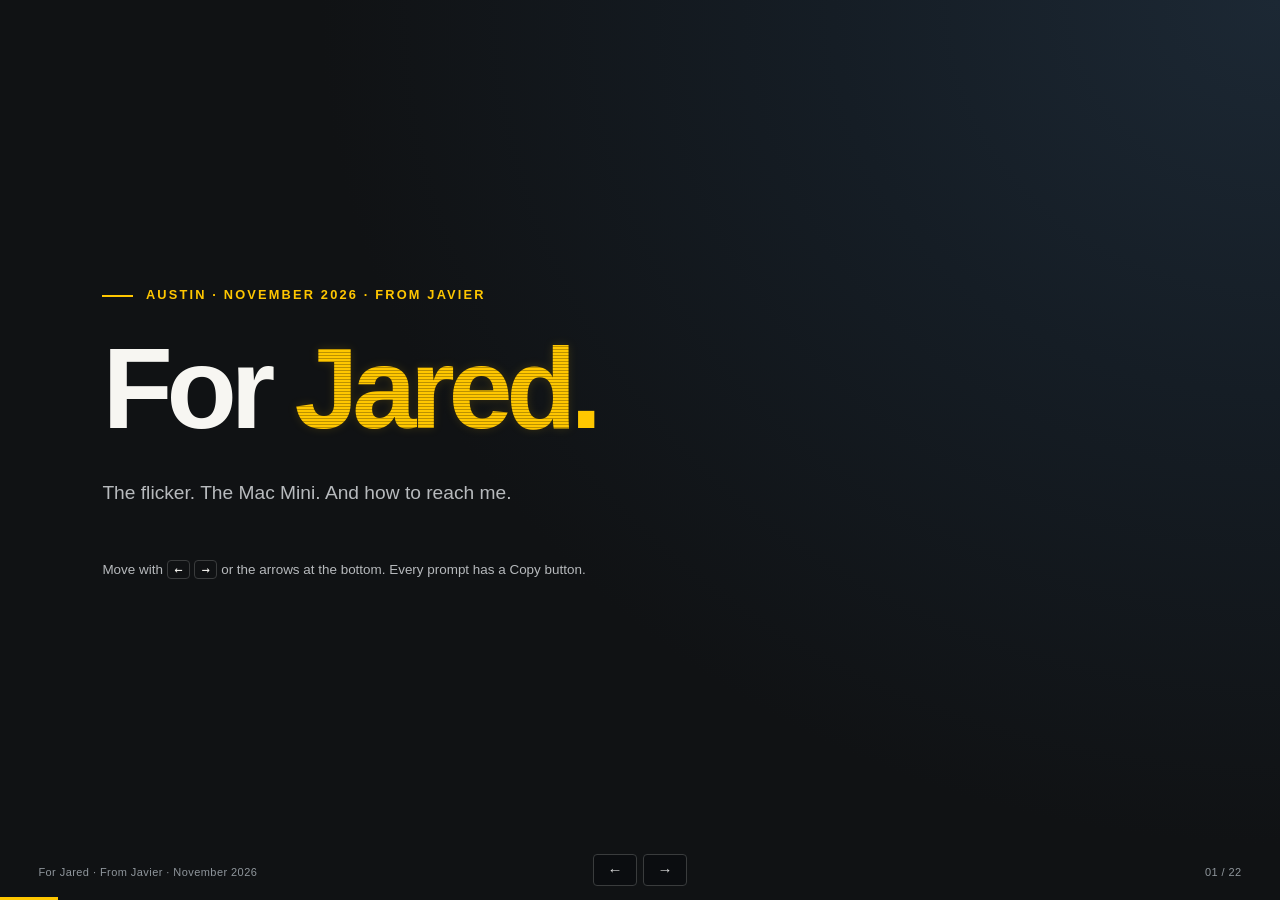
==== commit 11227023: "Jared deck: drop the Dispatch route, keep Remote Control as the one path Co-Authored-By: Claude Fabl" ====
--- a/jared/index.html
+++ b/jared/index.html
@@ -357,9 +357,10 @@
   <div class="statement">Do you need the Mac Mini <strong>for this?</strong></div>
   <div class="cards" style="grid-template-columns:1fr 1fr">
     <div class="card step"><span class="tag">NO MAC NEEDED</span><b>Talking to Claude</b><p>Asking, writing, analysing a document you upload. Claude runs on Anthropic's computers and your conversations follow your account. Open the Claude app on your phone and carry on. Nothing to set up.</p></div>
-    <div class="card step"><span class="tag">THIS IS WHAT THE MAC MINI IS FOR</span><b>Working on your own machine</b><p>Claude reads and changes the files on the Mac at home, runs things there, and keeps going on long jobs after you put the phone away. For this the Mac must be on and awake, and you need one of two doors: Remote Control or Dispatch.</p></div>
+    <div class="card step"><span class="tag">THIS IS WHAT THE MAC MINI IS FOR</span><b>Working on your own machine</b><p>Claude reads and changes the files on the Mac at home, runs things there, and keeps going on long jobs after you put the phone away. For this the Mac must be on and awake, with a Code session open and Remote Control switched on.</p></div>
   </div>
   <div class="sub step">The rest of this part is about the second case. <strong>If the first one is all you want, you are already done.</strong></div>
+  <div class="note step">You may read about &ldquo;Dispatch&rdquo; in Cowork. It is a limited beta that new accounts do not get, so this guide uses Remote Control, which you do have.</div>
 </div></section>
 
 <section class="slide steps"><div class="inner">
@@ -397,23 +398,11 @@
     <div class="tour-card step" data-focus="0.150,0.640,2.3"><div class="kicker">Stop 1 &middot; The Mac Mini</div><h2>Make sure it <strong>never sleeps.</strong></h2><ol><li>Open System Settings and go to Energy.</li><li>Stop it sleeping when the display is off. The wording varies by macOS version.</li><li>Turn on &ldquo;Start up automatically after a power failure&rdquo;.</li></ol></div>
     <div class="tour-card step" data-focus="0.708,0.672,2.3"><div class="kicker">Stop 2 &middot; One folder</div><h2>Give Claude <strong>a place to work.</strong></h2><ol><li>Create one folder, for example <code>Documents/Claude</code>.</li><li>Put there the files you want it to use.</li><li>Claude works inside this folder, not in your whole home folder.</li></ol></div>
     <div class="tour-card step" data-focus="0.460,0.485,1.9" data-mock="app"><div class="kicker">Stop 3 &middot; The Claude app</div><h2>Install it and <strong>sign in.</strong></h2><ol><li>Download the desktop app from <code>claude.ai/download</code>.</li><li>Sign in with your Claude account.</li><li>In the settings, check &ldquo;Keep computer awake while Claude works&rdquo;. It only holds during a task; stop 1 covers the rest.</li><li>Add Claude to Login Items, so it opens after a restart.</li></ol></div>
-    <div class="tour-card step" data-focus="0.460,0.485,2.3" data-mock="rc"><div class="kicker">Stop 4 &middot; Remote Control</div><h2>Switch it <strong>on.</strong></h2><ol><li>Start a Code session and choose your folder.</li><li>Type <code>/remote-control</code> and press Enter. Or use the Remote Control switch in the session&rsquo;s toolbar.</li><li>Leave this session open. Your phone will talk to it.</li></ol></div>
+    <div class="tour-card step" data-focus="0.460,0.485,2.3" data-mock="rc"><div class="kicker">Stop 4 &middot; Remote Control</div><h2>Switch it <strong>on.</strong></h2><ol><li>Click the <code>&lt;/&gt;</code> button at the top left of the app to open Code. Start a session and choose your folder.</li><li>Type <code>/remote-control</code> and press Enter. Or use the Remote Control switch in the session&rsquo;s toolbar.</li><li>Leave this session open. Your phone will talk to it.</li></ol></div>
     <div class="tour-card step" data-focus="0.854,0.610,2.6" data-mock="rc"><div class="kicker">Stop 5 &middot; Your phone</div><h2>Find the Mac <strong>from your pocket.</strong></h2><ol><li>Install the Claude app. Same account.</li><li>Tap Code.</li><li>Pick the session with a computer icon and a green dot. Type a task and send it.</li></ol></div>
     <div class="tour-card step" data-focus="0.745,0.385,1.9" data-mock="rc"><div class="kicker">The test</div><h2>Walk out. Switch off wifi. <strong>Send a task.</strong></h2><p>If it answers, it works. From the Strip, or from anywhere else.</p></div>
   </div>
 </section>
-
-<section class="slide steps dense"><div class="inner">
-  <div class="kicker">The other door · If you prefer Cowork</div>
-  <div class="statement">Look for <strong>Dispatch.</strong></div>
-  <div class="sub">Cowork is Claude for everyday work with your files, without thinking about code. Dispatch is its way of taking tasks from your phone.</div>
-  <ul class="lista">
-    <li class="step"><span class="n">CHECK</span><div>Open Cowork on the Mac and look for Dispatch in the left side panel.<small>It is in limited beta and not open to every account. If it is not there, use Remote Control, as in the tour.</small></div></li>
-    <li class="step"><span class="n">SET UP</span><div>Click Dispatch, then Get started. Allow file access and keeping the computer awake. Finish setup.</div></li>
-    <li class="step"><span class="n">USE</span><div>Assign tasks from the Claude app on your phone. It notifies you when a task ends or needs your approval.<small>An approval you do not answer within ten minutes is denied. It is one continuous conversation, not separate sessions.</small></div></li>
-  </ul>
-  <div class="note step">Same condition as before: the Mac awake and the Claude app open.</div>
-</div></section>
 
 <section class="slide steps"><div class="inner">
   <div class="kicker">Staying in control</div>
